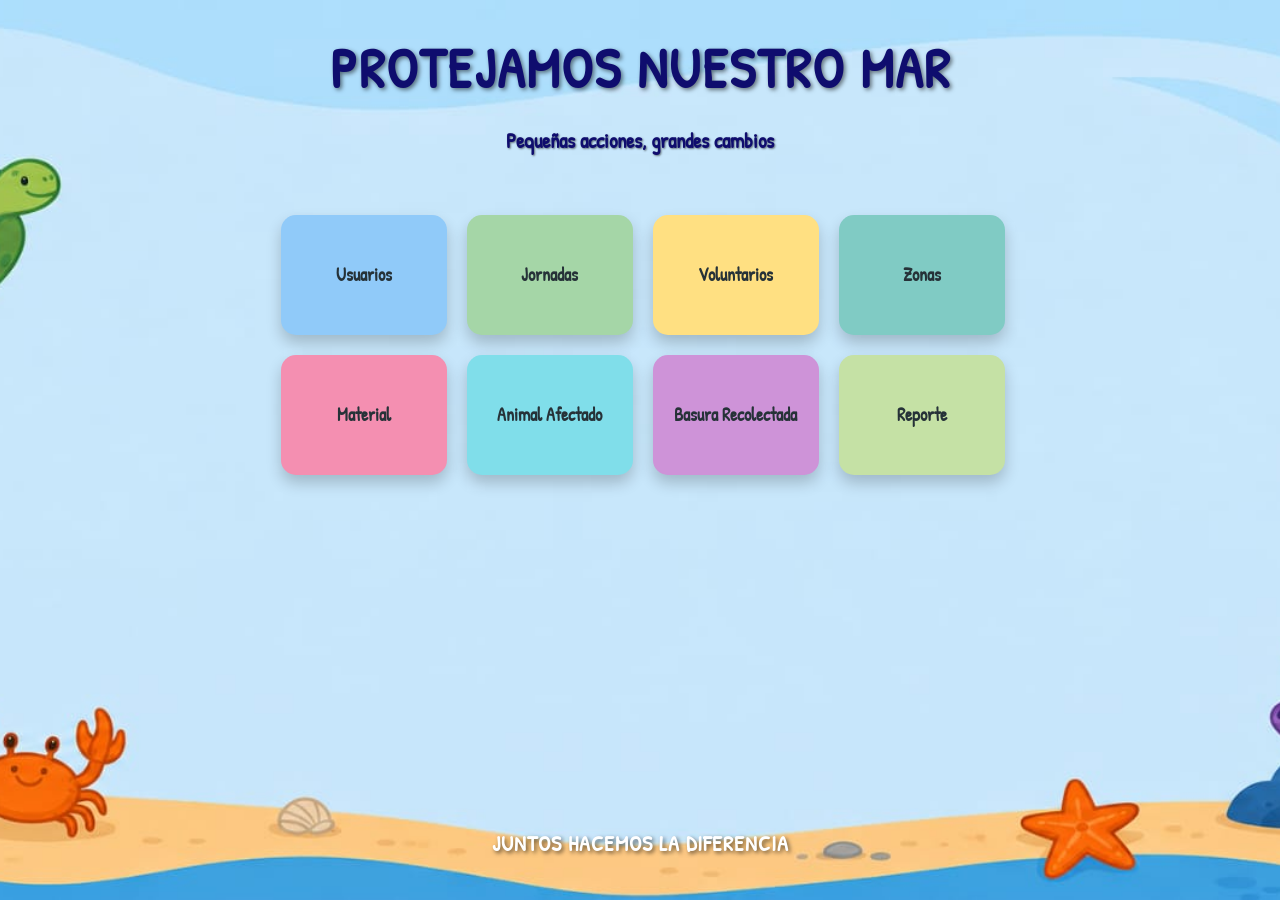
==== web_voluntariado/index.html @ 720b951f "login" ====
<!DOCTYPE html>
<html lang="es">
<head>
    <meta charset="UTF-8">
    <meta name="viewport" content="width=device-width, initial-scale=1.0">
    <title>Protección del Mar - Panel Principal</title>
    <link rel="stylesheet" href="assets/css/styles.css">
    <link rel="preconnect" href="https://fonts.googleapis.com">
    <link rel="preconnect" href="https://fonts.gstatic.com" crossorigin>
    <link href="https://fonts.googleapis.com/css2?family=Boogaloo&family=Patrick+Hand&family=Sniglet:wght@400;800&display=swap" rel="stylesheet">
<base target="_blank">
</head>
<body>

    <header>
        <h1>PROTEJAMOS NUESTRO MAR</h1>
        <p>Pequeñas acciones, grandes cambios</p>
    </header>

    <main>
        <section class="menu-dashboard">
            <div class="btn-grid">
                <button class="menu-btn" style="background-color: #90caf9;" onclick="window.location.href='pages/usuarios.html'">Usuarios</button>
                <button class="menu-btn" style="background-color: #a5d6a7;" onclick="window.location.href='pages/jornadas.html'">Jornadas</button>
                <button class="menu-btn" style="background-color: #ffe082;" onclick="window.location.href='pages/voluntarios.html'">Voluntarios</button>
                <button class="menu-btn" style="background-color: #80cbc4;" onclick="window.location.href='pages/zonas.html'">Zonas</button>
                <button class="menu-btn" style="background-color: #f48fb1;" onclick="window.location.href='pages/material.html'">Material</button>
                <button class="menu-btn" style="background-color: #80deea;" onclick="window.location.href='pages/fauna.html'">Animal Afectado</button>
                <button class="menu-btn" style="background-color: #ce93d8;" onclick="window.location.href='pages/basura.html'">Basura Recolectada</button>
                <button class="menu-btn" style="background-color: #c5e1a5;" onclick="window.location.href='pages/reporte.html'">Reporte</button>
            </div>
        </section>
    </main>

    <footer>
        <p>JUNTOS HACEMOS LA DIFERENCIA</p>
    </footer>
    <script src="../../login/js/auth-guard.js"></script>
</body>
</html>
---- web_voluntariado/assets/css/styles.css ----
body {
    font-family: 'Segoe UI', Tahoma, Geneva, Verdana, sans-serif;
    margin: 0;
    padding: 0;
    min-height: 100vh;
    background-image: url('../img/fondoo.jpeg');
    background-size: cover;
    background-position: center;
    background-attachment: fixed;
    background-repeat: no-repeat;
    display: flex;
    flex-direction: column;
    align-items: center;
}

header {
    text-align: center;
    margin-top: 10px;
    margin-bottom: 20px;
    background: transparent;
    padding: 20px 40px;
}

h1 {
    color: #0f0d6e;
    font-family: 'Patrick Hand', sans-serif;
    font-size: 3.5rem;
    text-shadow: 2px 2px 4px rgba(0,0,0,0.5);
    margin: 0;
    letter-spacing: 2px;
}

header p {
    color: #0f0d6e;
    text-shadow: 1px 1px 2px rgba(0,0,0,0.5);
    font-weight: bold;
    font-family: 'Patrick Hand', sans-serif;
    font-size: 1.3rem;
}

.menu-dashboard {
    width: 100%;
    display: flex;
    justify-content: center;
    padding: 20px;
    margin-top: -50px;
}

.btn-grid {
    display: grid;
    grid-template-columns: repeat(4, 1fr);
    gap: 20px;
    max-width: 850px;
    width: 90%;
    margin: 0 auto;
    margin-left: -7px;
    background: transparent;
    padding: 30px;
}

.menu-btn {
    padding: 20px 20px;
    border: none;
    border-radius: 15px;
    font-size: 1.1rem;
    font-family: 'Patrick Hand', sans-serif;
    font-weight: bold;
    color: #263238;
    cursor: pointer;
    transition: transform 0.3s, box-shadow 0.3s;
    box-shadow: 0 8px 15px rgba(0,0,0,0.2);
    height: 120px;
    display: flex;
    align-items: center;
    justify-content: center;
    text-align: center;
}

.menu-btn:hover {
    transform: translateY(-10px);
    box-shadow: 0 15px 25px rgba(0,0,0,0.3);
}

footer {
    margin-top: auto;
    padding: 20px;
    text-align: center;
    background: transparent;
}

footer p {
    color: white;
    font-family: 'Patrick Hand', sans-serif;
    font-size: 1.4rem;
    font-weight: bold;
    text-shadow: 2px 2px 4px rgba(0,0,0,0.6);
    letter-spacing: 1px;
}

@media (max-width: 768px) {
    .btn-grid {
        grid-template-columns: repeat(2, 1fr);
        gap: 15px;
    }
    h1 { font-size: 2.5rem; }
    .menu-btn { height: 100px; font-size: 1rem; }
}

@media (max-width: 480px) {
    .btn-grid {
        grid-template-columns: 1fr;
    }
    h1 { font-size: 2rem; }
}
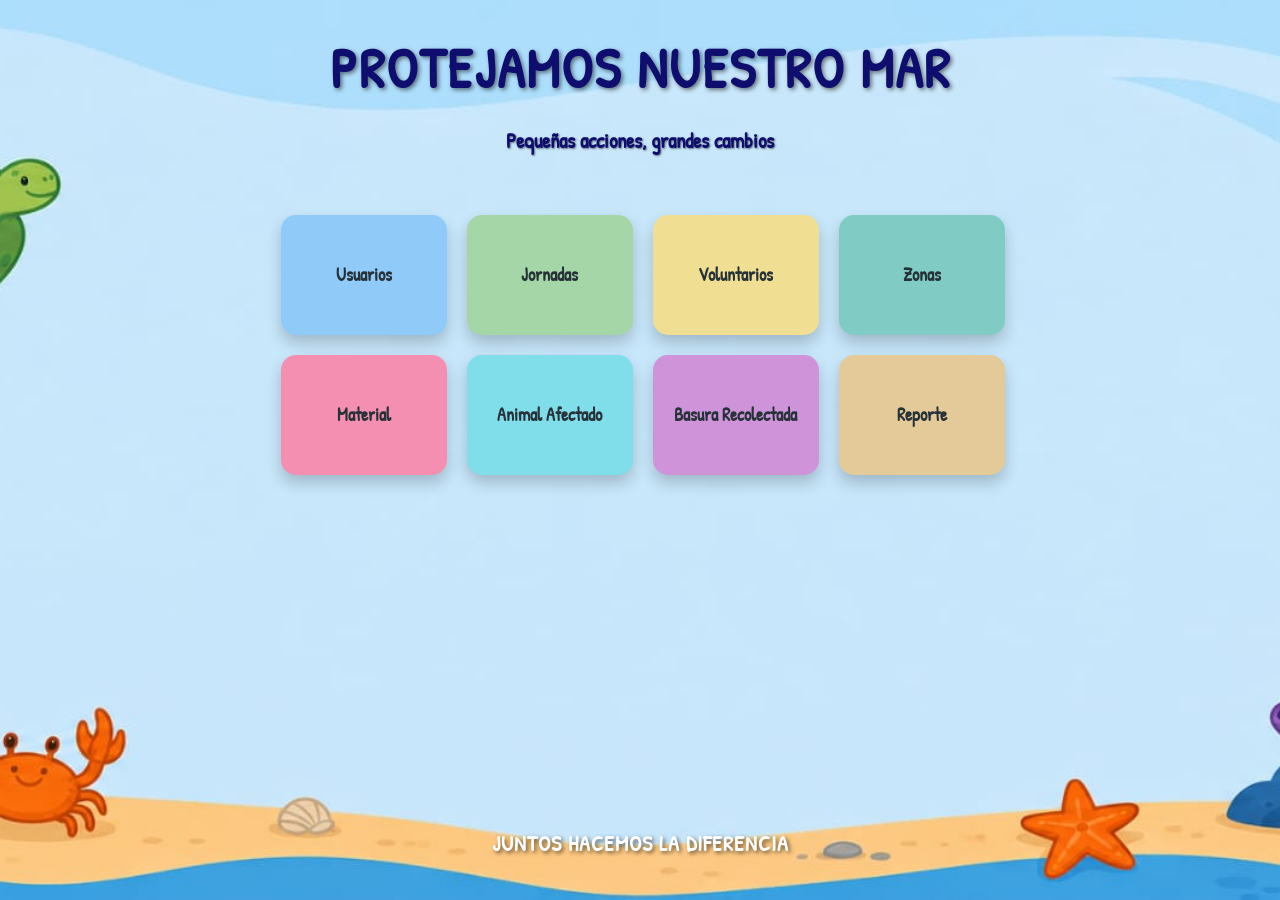
==== commit a36aefd0: "commit" ====
--- a/web_voluntariado/index.html
+++ b/web_voluntariado/index.html
@@ -22,12 +22,12 @@
             <div class="btn-grid">
                 <button class="menu-btn" style="background-color: #90caf9;" onclick="window.location.href='pages/usuarios.html'">Usuarios</button>
                 <button class="menu-btn" style="background-color: #a5d6a7;" onclick="window.location.href='pages/jornadas.html'">Jornadas</button>
-                <button class="menu-btn" style="background-color: #ffe082;" onclick="window.location.href='pages/voluntarios.html'">Voluntarios</button>
+                <button class="menu-btn" style="background-color: #F0DF93;" onclick="window.location.href='pages/voluntarios.html'">Voluntarios</button>
                 <button class="menu-btn" style="background-color: #80cbc4;" onclick="window.location.href='pages/zonas.html'">Zonas</button>
                 <button class="menu-btn" style="background-color: #f48fb1;" onclick="window.location.href='pages/material.html'">Material</button>
                 <button class="menu-btn" style="background-color: #80deea;" onclick="window.location.href='pages/fauna.html'">Animal Afectado</button>
                 <button class="menu-btn" style="background-color: #ce93d8;" onclick="window.location.href='pages/basura.html'">Basura Recolectada</button>
-                <button class="menu-btn" style="background-color: #c5e1a5;" onclick="window.location.href='pages/reporte.html'">Reporte</button>
+                <button class="menu-btn" style="background-color: #E4CA99;" onclick="window.location.href='pages/reporte.html'">Reporte</button>
             </div>
         </section>
     </main>
@@ -35,6 +35,6 @@
     <footer>
         <p>JUNTOS HACEMOS LA DIFERENCIA</p>
     </footer>
-    <script src="../../login/js/auth-guard.js"></script>
+
 </body>
 </html>
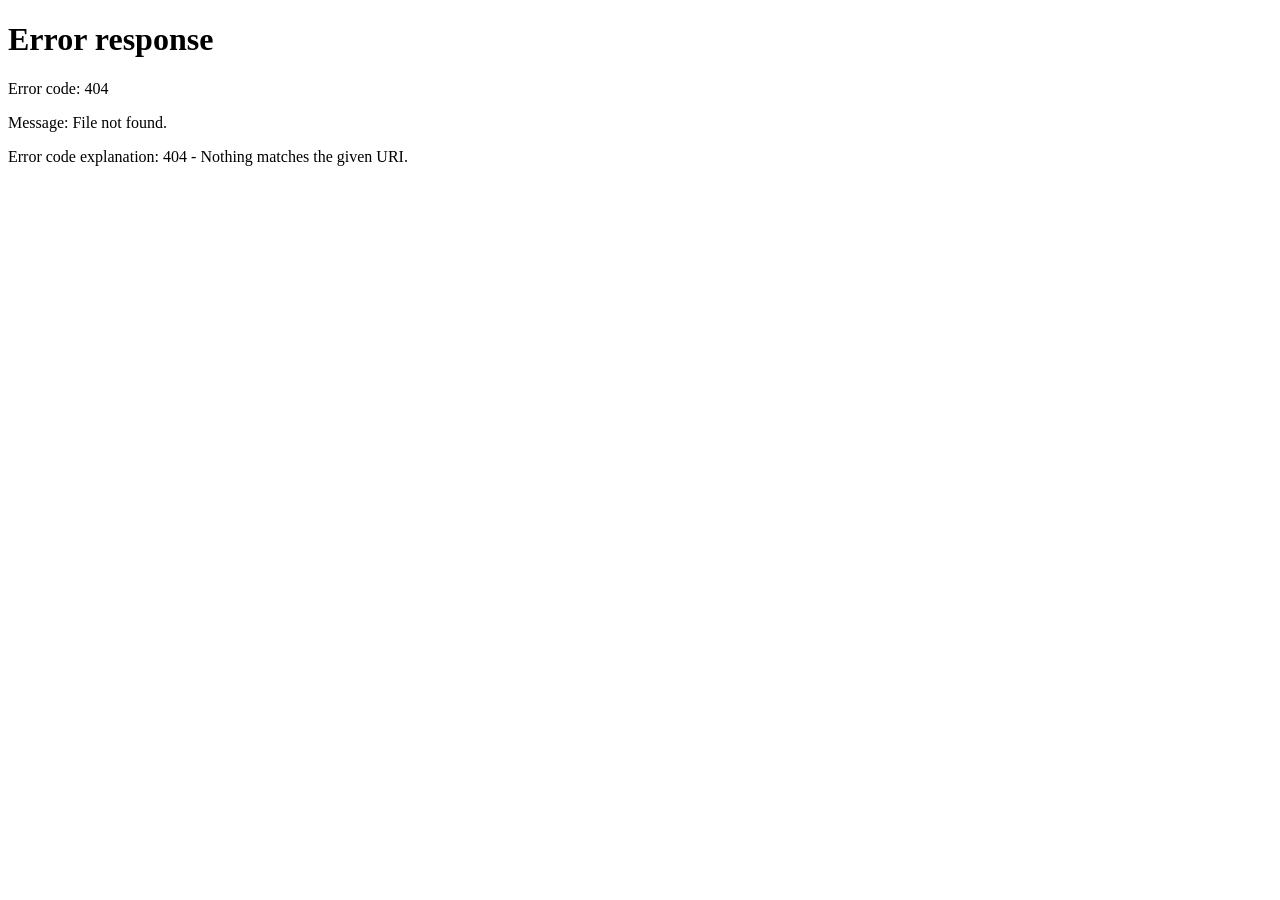
==== commit 5bc9805c: "login" ====
--- a/web_voluntariado/index.html
+++ b/web_voluntariado/index.html
@@ -35,6 +35,6 @@
     <footer>
         <p>JUNTOS HACEMOS LA DIFERENCIA</p>
     </footer>
-
+    <script src="assets/js/auth-guard.js"></script>
 </body>
 </html>
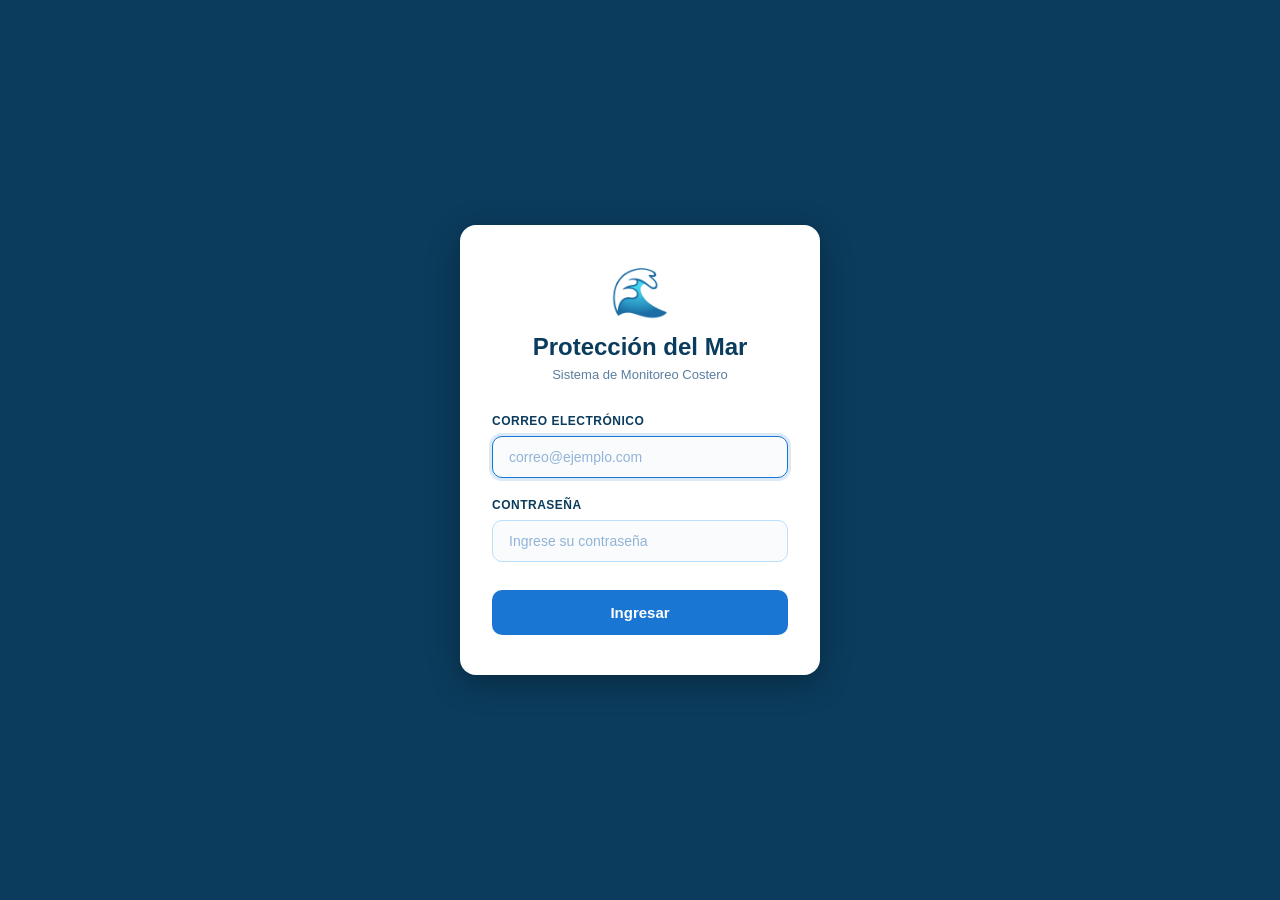
==== commit 47b54272: "login 2" ====
--- a/web_voluntariado/index.html
+++ b/web_voluntariado/index.html
@@ -8,7 +8,6 @@
     <link rel="preconnect" href="https://fonts.googleapis.com">
     <link rel="preconnect" href="https://fonts.gstatic.com" crossorigin>
     <link href="https://fonts.googleapis.com/css2?family=Boogaloo&family=Patrick+Hand&family=Sniglet:wght@400;800&display=swap" rel="stylesheet">
-<base target="_blank">
 </head>
 <body>
 
@@ -35,6 +34,8 @@
     <footer>
         <p>JUNTOS HACEMOS LA DIFERENCIA</p>
     </footer>
+
+    <!-- Ruta corregida: desde web_voluntariado/ raíz -->
     <script src="assets/js/auth-guard.js"></script>
 </body>
 </html>
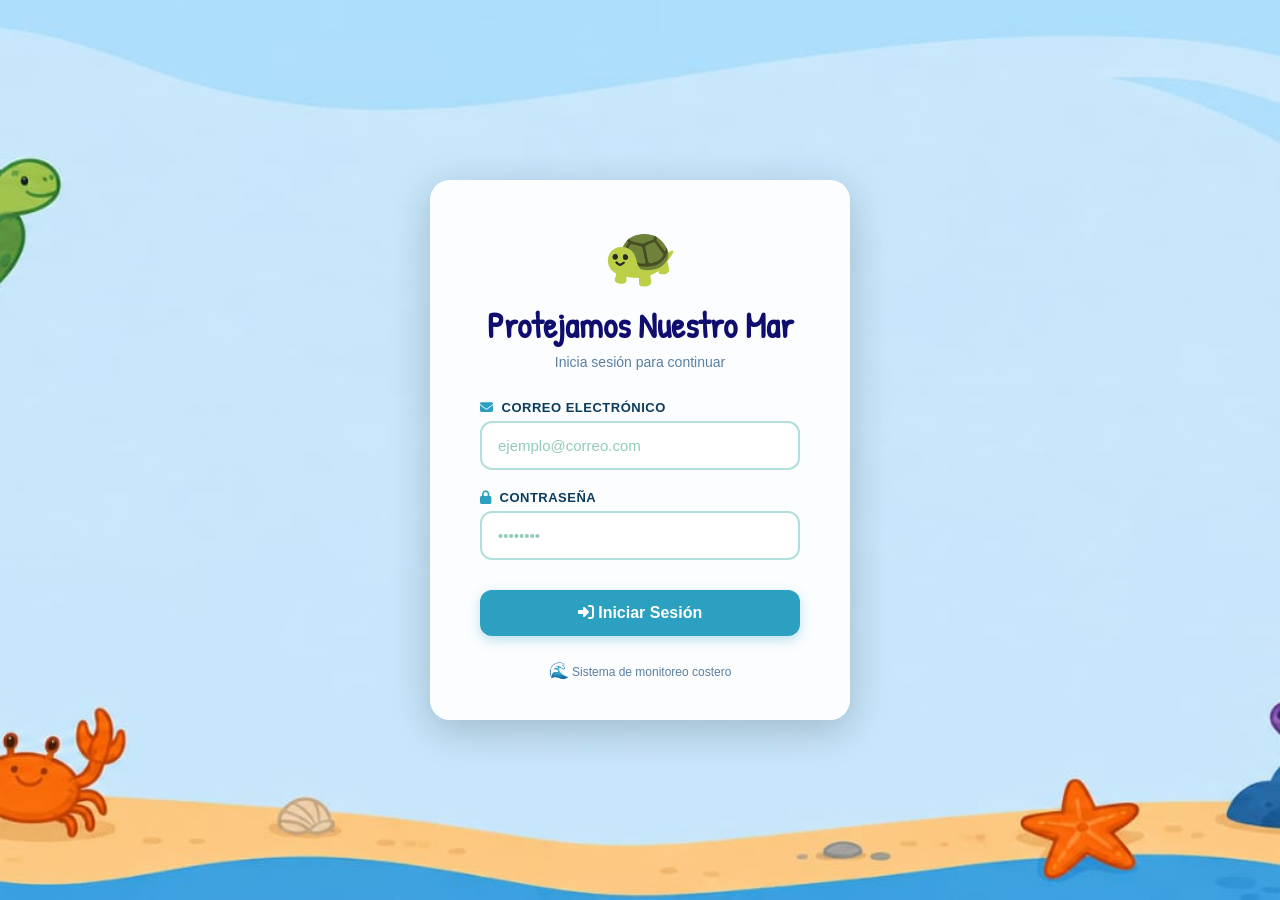
==== commit 6ce5c03f: "areeglo final" ====
--- a/web_voluntariado/index.html
+++ b/web_voluntariado/index.html
@@ -1,6 +1,12 @@
 <!DOCTYPE html>
 <html lang="es">
 <head>
+    <script>
+    const usuario = localStorage.getItem('usuario');
+    if (!usuario) {
+        window.location.href = 'login.html';
+    }
+</script>
     <meta charset="UTF-8">
     <meta name="viewport" content="width=device-width, initial-scale=1.0">
     <title>Protección del Mar - Panel Principal</title>
@@ -8,6 +14,7 @@
     <link rel="preconnect" href="https://fonts.googleapis.com">
     <link rel="preconnect" href="https://fonts.gstatic.com" crossorigin>
     <link href="https://fonts.googleapis.com/css2?family=Boogaloo&family=Patrick+Hand&family=Sniglet:wght@400;800&display=swap" rel="stylesheet">
+<base target="_blank">
 </head>
 <body>
 
@@ -34,8 +41,6 @@
     <footer>
         <p>JUNTOS HACEMOS LA DIFERENCIA</p>
     </footer>
-
-    <!-- Ruta corregida: desde web_voluntariado/ raíz -->
-    <script src="assets/js/auth-guard.js"></script>
+    <script src="../../login/js/auth-guard.js"></script>
 </body>
 </html>
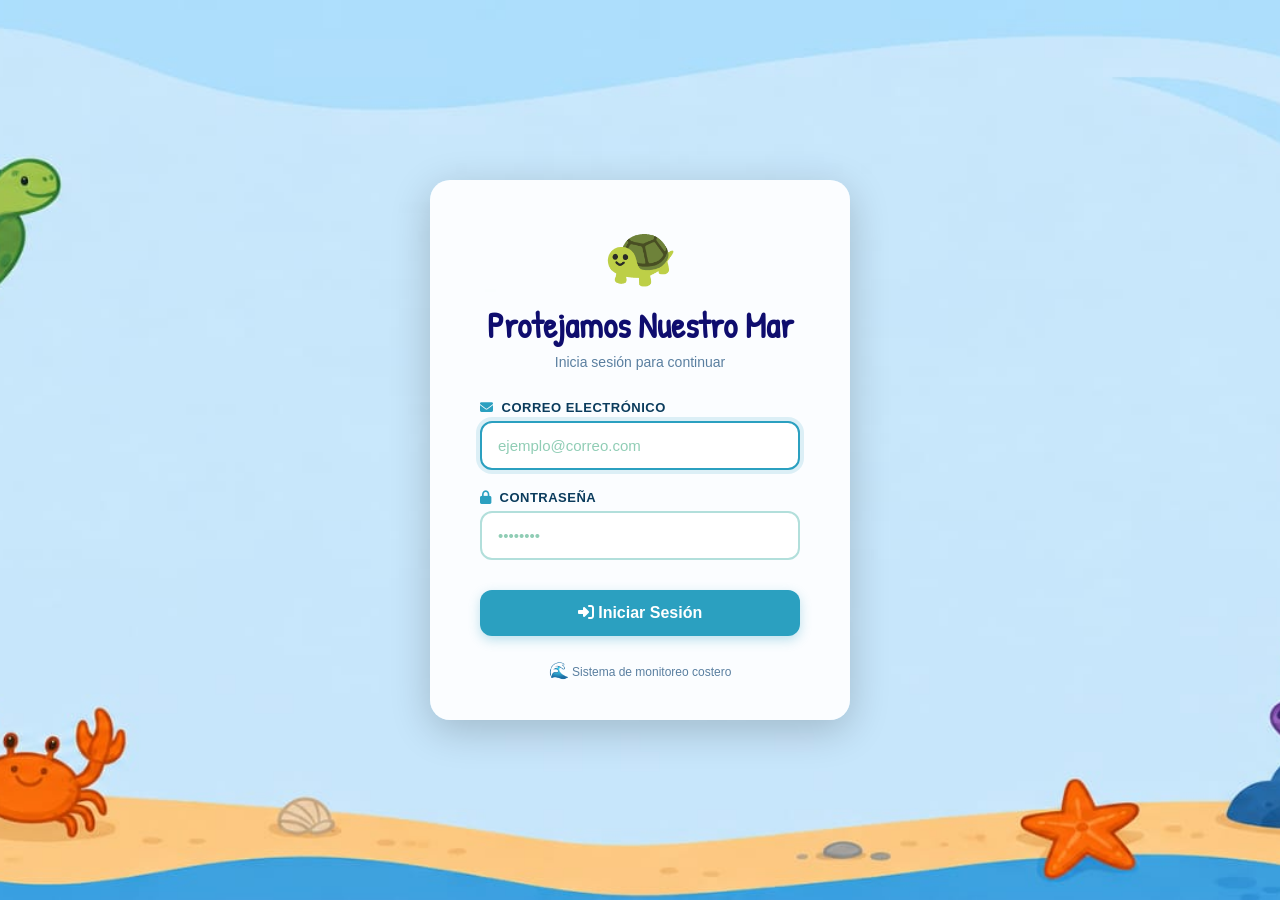
==== commit 76f09580: "Merge remote-tracking branch 'origin/ORM' into ORM # Conflicts: #	main.py #	web_voluntariado/assets/" ====
--- a/web_voluntariado/index.html
+++ b/web_voluntariado/index.html
@@ -14,7 +14,6 @@
     <link rel="preconnect" href="https://fonts.googleapis.com">
     <link rel="preconnect" href="https://fonts.gstatic.com" crossorigin>
     <link href="https://fonts.googleapis.com/css2?family=Boogaloo&family=Patrick+Hand&family=Sniglet:wght@400;800&display=swap" rel="stylesheet">
-<base target="_blank">
 </head>
 <body>
 
@@ -41,6 +40,8 @@
     <footer>
         <p>JUNTOS HACEMOS LA DIFERENCIA</p>
     </footer>
-    <script src="../../login/js/auth-guard.js"></script>
+
+    <!-- Ruta corregida: desde web_voluntariado/ raíz -->
+    <script src="assets/js/auth-guard.js"></script>
 </body>
 </html>
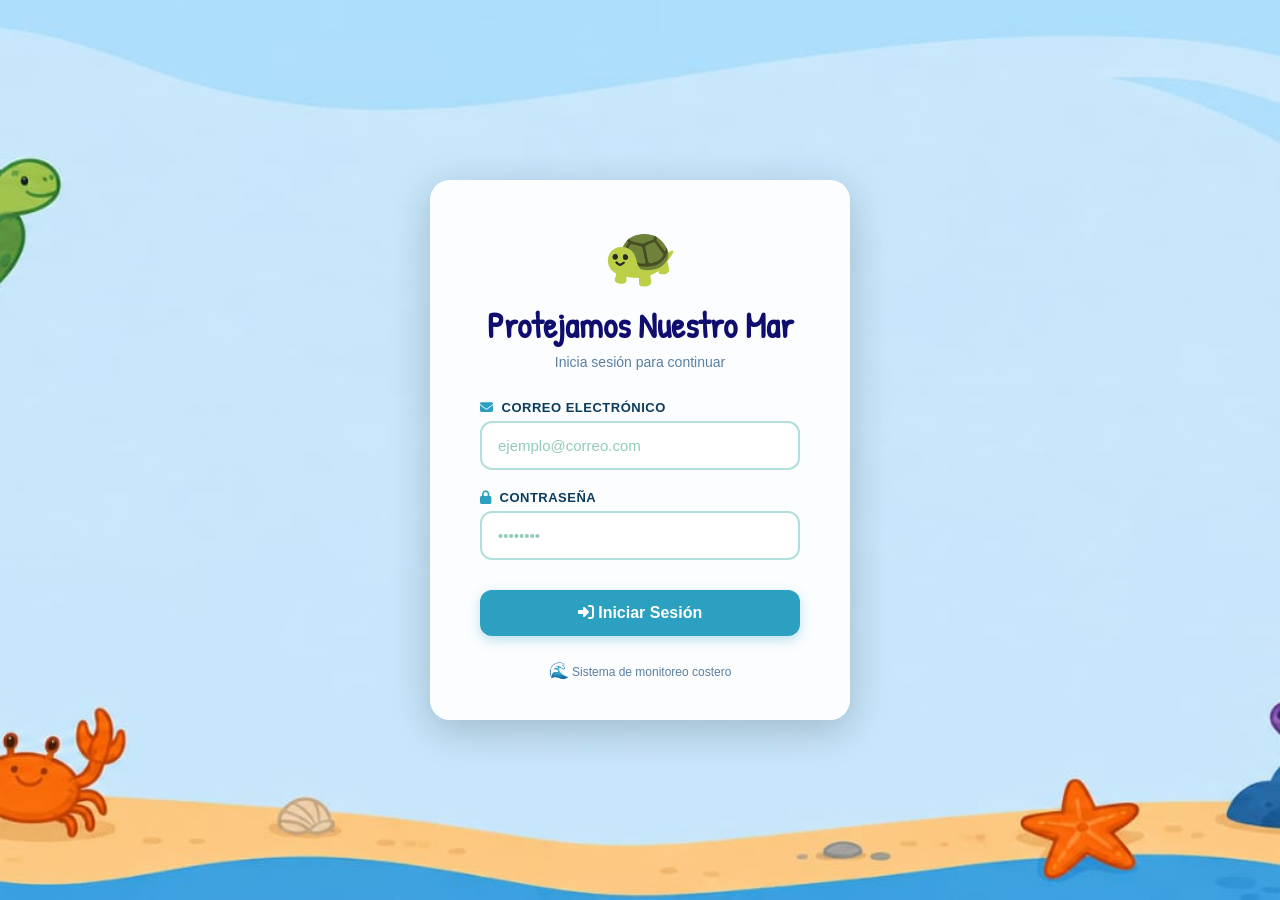
==== commit a983ed45: "Renovacion" ====
--- a/web_voluntariado/index.html
+++ b/web_voluntariado/index.html
@@ -14,6 +14,7 @@
     <link rel="preconnect" href="https://fonts.googleapis.com">
     <link rel="preconnect" href="https://fonts.gstatic.com" crossorigin>
     <link href="https://fonts.googleapis.com/css2?family=Boogaloo&family=Patrick+Hand&family=Sniglet:wght@400;800&display=swap" rel="stylesheet">
+<base target="_blank">
 </head>
 <body>
 
@@ -40,8 +41,6 @@
     <footer>
         <p>JUNTOS HACEMOS LA DIFERENCIA</p>
     </footer>
-
-    <!-- Ruta corregida: desde web_voluntariado/ raíz -->
-    <script src="assets/js/auth-guard.js"></script>
+    <script src="../../login/js/auth-guard.js"></script>
 </body>
 </html>
